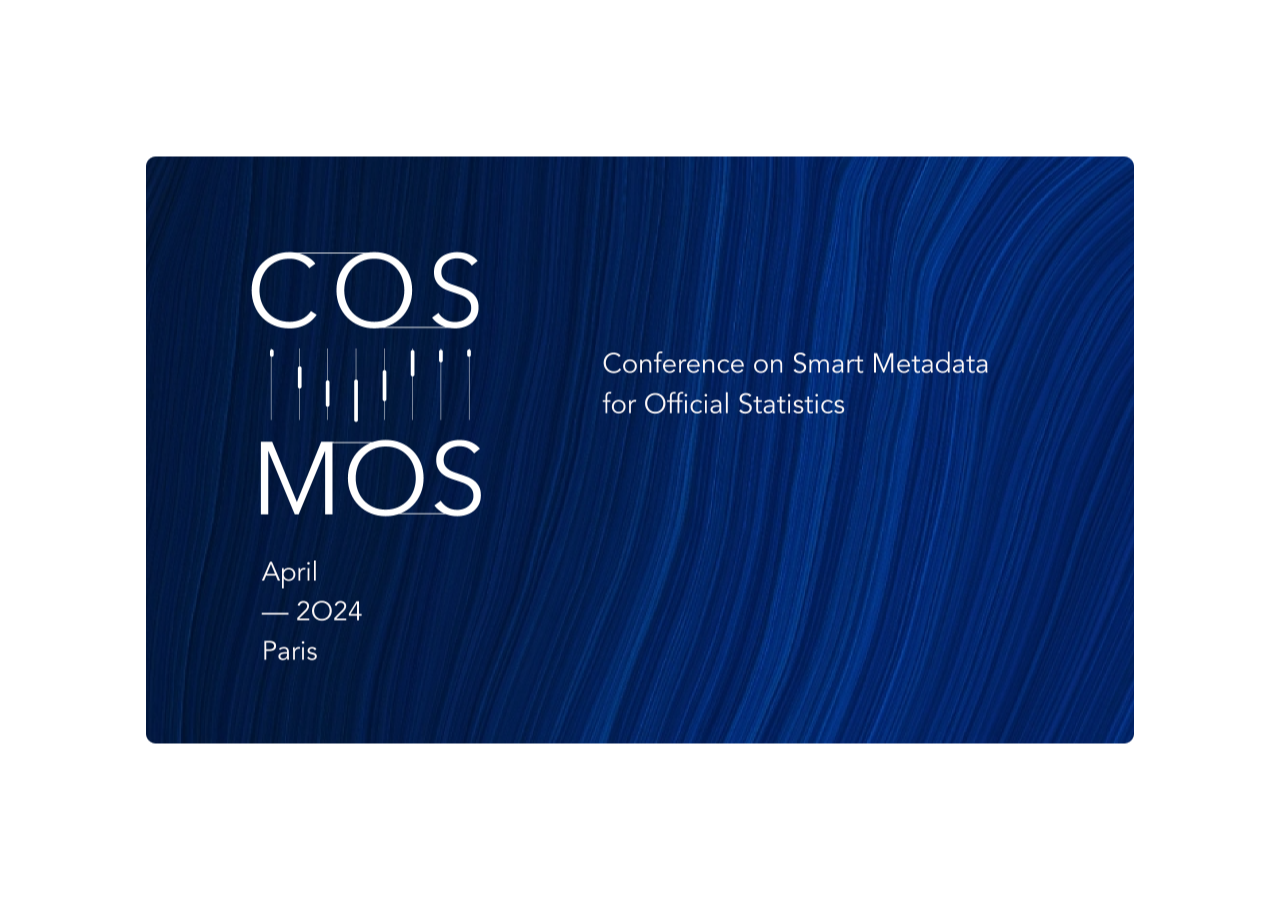
==== index.html @ 73f901b4 "Realign on web site" ====
<!DOCTYPE html>
<html lang="en">
    <head>
        <meta charset="UTF-8">
        <meta name="viewport" content="width=device-width, initial-scale=1.0">
            <link href="media/cosmos.css" rel="stylesheet">
        <title>COSMOS</title>
    </head>
    <body>
        <div >
            <img class="logo" src="media/splash.png">
        </div>
    </body>
</html>
---- media/cosmos.css ----
html {
  background-color: white;
}

html.dark {
  background-color: #1b171b;
}

img.logo {
  position: absolute;
  top: 50%;
  left: 50%;
  transform: translate(-50%, -50%);
}

h1.main-title {
  color: #680e4b;
}

h1:not(.main-title) {
  color: #7c238c;
}

h2 {
  color: #854798;
}

h3 {
  color: #7c72a0;
}

p {
  margin-left: 30px;
}

span.person {
  font-style: italic;
}

div.splash {
  display: flex;
  justify-content: center;
  align-items: center;
}
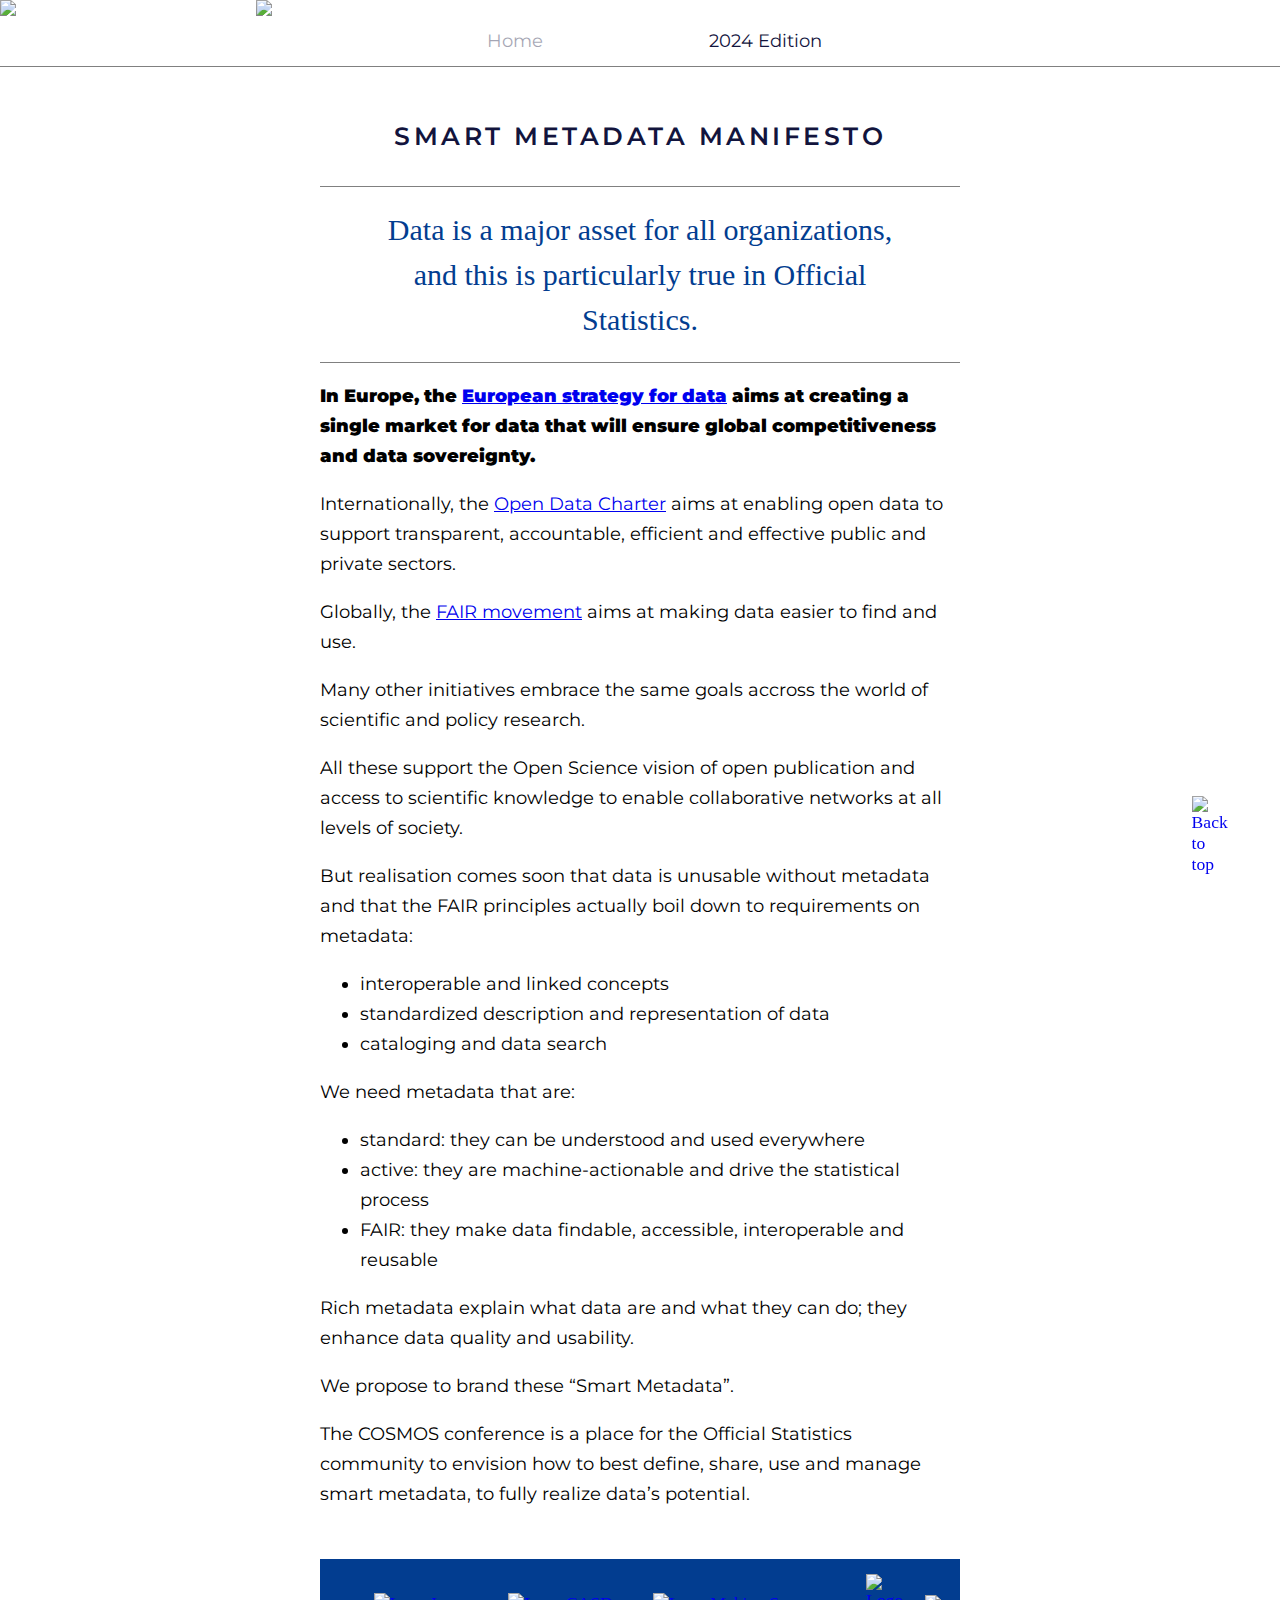
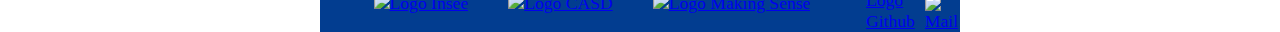
==== commit 5abbdc2b: "Add mobile menu" ====
--- a/index.html
+++ b/index.html
@@ -1,14 +1,168 @@
 <!DOCTYPE html>
 <html lang="en">
-    <head>
-        <meta charset="UTF-8">
-        <meta name="viewport" content="width=device-width, initial-scale=1.0">
-            <link href="media/cosmos.css" rel="stylesheet">
-        <title>COSMOS</title>
-    </head>
-    <body>
-        <div >
-            <img class="logo" src="media/splash.png">
-        </div>
-    </body>
+	<head>
+		<meta charset="UTF-8" />
+		<meta name="viewport" content="width=device-width, initial-scale=1.0" />
+		<link rel="icon" href="favicon.ico" />
+		<link href="index.css" type="text/css" rel="stylesheet" />
+		<link
+			href="assets/fonts/PFRegalDisplayPro/font.css"
+			type="text/css"
+			rel="stylesheet"
+		/>
+		<link
+			href="https://fonts.googleapis.com/css?family=Montserrat"
+			rel="stylesheet"
+		/>
+		<title>COSMOS</title>
+	</head>
+	<body>
+		<div class="scroll-container">
+			<a href="#top"
+				><img src="assets/img/fleche_back_top.svg" alt="Back to top"
+			/></a>
+		</div>
+		<div class="header">
+			<div class="background-img">
+				<img src="assets/img/header.png" />
+			</div>
+			<div class="text-img">
+				<img src="assets/img/header-text.svg" />
+			</div>
+		</div>
+		<a href="#" id="handle-menu" class="burger">
+			<span class="burger-icon">
+				<span></span>
+				<span></span>
+				<span></span>
+			</span>
+		</a>
+		<div class="menu" id="menu">
+			<div class="menu-item menu-item-active">Home</div>
+			<a href="./2024/index.html" class="menu-item"><div>2024 Edition</div></a>
+		</div>
+		<div class="content">
+			<div class="page-name">Smart Metadata Manifesto</div>
+			<div class="introduction">
+				Data is a major asset for all organizations, and this is particularly
+				true in Official Statistics.
+			</div>
+			<div class="text-bold">
+				<p>
+					In Europe, the
+					<a
+						href="https://eur-lex.europa.eu/legal-content/EN/TXT/HTML/?uri=CELEX:52020DC0066&amp;from=EN"
+						>European strategy for data</a
+					>
+					aims at creating a single market for data that will ensure global
+					competitiveness and data sovereignty.
+				</p>
+			</div>
+			<div class="text">
+				<p>
+					Internationally, the
+					<a href="https://opendatacharter.net/">Open Data Charter</a> aims at
+					enabling open data to support transparent, accountable, efficient and
+					effective public and private sectors.
+				</p>
+				<p>
+					Globally, the
+					<a href="https://www.go-fair.org/">FAIR movement</a> aims at making
+					data easier to find and use.
+				</p>
+				<p>
+					Many other initiatives embrace the same goals accross the world of
+					scientific and policy research.
+				</p>
+				<p>
+					All these support the Open Science vision of open publication and
+					access to scientific knowledge to enable collaborative networks at all
+					levels of society.
+				</p>
+				<p>
+					But realisation comes soon that data is unusable without metadata and
+					that the FAIR principles actually boil down to requirements on
+					metadata:
+				</p>
+				<ul>
+					<li>interoperable and linked concepts</li>
+					<li>standardized description and representation of data</li>
+					<li>cataloging and data search</li>
+				</ul>
+				<p>We need metadata that are:</p>
+				<ul>
+					<li>standard: they can be understood and used everywhere</li>
+					<li>
+						active: they are machine-actionable and drive the statistical
+						process
+					</li>
+					<li>
+						FAIR: they make data findable, accessible, interoperable and
+						reusable
+					</li>
+				</ul>
+				<p>
+					Rich metadata explain what data are and what they can do; they enhance
+					data quality and usability.
+				</p>
+				<p>We propose to brand these “Smart Metadata”.</p>
+				<p>
+					The COSMOS conference is a place for the Official Statistics community
+					to envision how to best define, share, use and manage smart metadata,
+					to fully realize data’s potential.
+				</p>
+			</div>
+		</div>
+		<div class="footer">
+			<span class="sponsors">
+				<a
+					href="https://www.insee.fr/en/accueil"
+					target="_blank"
+					rel="noreferrer noopener"
+				>
+					<img src="assets/img/logo_insee.png" alt="Logo Insee" width="38px" />
+				</a>
+				<a
+					href="https://www.casd.eu/en/"
+					target="_blank"
+					rel="noreferrer noopener"
+				>
+					<img
+						src="assets/img/logo_casd.svg"
+						alt="Logo CASD"
+						width="120px"
+						height="auto"
+					/>
+				</a>
+				<a
+					href="http://making-sense.info/"
+					target="_blank"
+					rel="noreferrer noopener"
+				>
+					<img
+						src="assets/img/logo_ms.svg"
+						alt="Logo Making Sense"
+						width="64px"
+					/>
+				</a>
+			</span>
+			<span class="links">
+				<a
+					href="https://github.com/FranckCo/COSMOS-Website"
+					target="_blank"
+					rel="noreferrer noopener"
+				>
+					<img src="assets/img/github.svg" alt="Logo Github" />
+				</a>
+				<a
+					href="mailto:cosmos-2024@insee.fr"
+					target="_blank"
+					rel="noreferrer noopener"
+				>
+					<img src="assets/img/mail.svg" alt="Mail" />
+				</a>
+			</span>
+		</div>
+	</body>
+	<script src="menu-burger.js"></script>
 </html>
--- a/index.css
+++ b/index.css
@@ -0,0 +1,282 @@
+html.dark {
+	background-color: #1b171b;
+}
+
+body {
+	margin: 0;
+	font-family: "PFRegalDisplayPro";
+	font-size: 110%;
+}
+
+.header .background-img img {
+	display: flex;
+	width: 100%;
+	margin: 0;
+}
+
+.header .text-img {
+	display: flex;
+	justify-content: center;
+}
+
+.header .text-img img {
+	position: absolute;
+	top: 0;
+	width: 60%;
+}
+
+.menu {
+	display: flex;
+	justify-content: center;
+	padding-left: 10%;
+	padding-right: 10%;
+	border-bottom: 1px solid grey;
+	margin-bottom: 50px;
+}
+
+.menu-item {
+	flex: auto;
+	max-width: 250px;
+	height: 50px;
+	font: normal normal 400 18px/30px Montserrat;
+	letter-spacing: 0px;
+	line-height: normal;
+	color: #12143d;
+	display: flex;
+	justify-content: center;
+	flex-direction: column;
+	text-align: center;
+	text-decoration: none;
+}
+.menu-item:hover {
+	background-color: #efecec;
+	cursor: pointer;
+}
+
+.menu-item-active {
+	opacity: 0.38;
+}
+.menu-item-active:hover {
+	background-color: white;
+	color: #12143d;
+	cursor: default;
+}
+
+.content {
+	padding-top: 0;
+	padding-left: 25%;
+	padding-right: 25%;
+	margin-bottom: 50px;
+}
+
+.content .page-name {
+	width: 100%;
+	text-align: center;
+	font: normal normal 600 25px/39px Montserrat;
+	letter-spacing: 3.5px;
+	color: #12143d;
+	text-transform: uppercase;
+	opacity: 1;
+	border-bottom: 1px solid grey;
+	padding-bottom: 30px;
+}
+
+.content .introduction {
+	padding-top: 20px;
+	padding-left: 10%;
+	padding-right: 10%;
+	width: 80%;
+	text-align: center;
+	font: normal normal normal 30px/45px PFRegalDisplayPro;
+	letter-spacing: 0px;
+	color: #023d90;
+	border-bottom: 1px solid grey;
+	padding-bottom: 20px;
+}
+
+.content .text-bold {
+	font: normal normal 900 18px/30px Montserrat;
+}
+
+.content .text {
+	font: normal normal 400 18px/30px Montserrat;
+}
+
+.content .map {
+	display: block;
+	padding-top: 20px;
+	text-align: center;
+}
+
+.content .btn-cfc {
+	text-align: center;
+}
+
+.content .btn-cfc-link {
+	padding: 10px;
+	border-radius: 2%;
+	background-color: #023d90;
+	color: white;
+	text-decoration: none;
+	font: normal normal 500 18px/30px Montserrat;
+}
+
+.content .btn-cfc-link:hover {
+	color: #023d90;
+	background-color: white;
+	border: 1px solid #023d90;
+}
+
+.content .sponsors {
+	margin-top: 20px;
+}
+
+.content .sponsors .sponsor {
+	display: flex;
+	align-items: center;
+	padding-bottom: 10px;
+	padding-top: 10px;
+	border-bottom: 1px solid grey;
+}
+
+.content .sponsors .sponsor .sponsor-img {
+	text-align: center;
+	min-width: 20%;
+}
+
+.content .sponsors .sponsor .sponsor-text {
+	font: normal normal 400 18px/30px Montserrat;
+}
+
+.footer {
+	display: flex;
+	align-items: center;
+	margin-left: 25%;
+	margin-right: 25%;
+	background-color: #023d90;
+	padding-top: 15px;
+}
+
+.footer .sponsors {
+	display: flex;
+	justify-content: center;
+	align-items: center;
+	width: 85%;
+}
+
+.footer .sponsors a {
+	margin-right: 20px;
+	margin-left: 20px;
+}
+
+.footer .links {
+	display: flex;
+	justify-content: center;
+	align-items: center;
+	width: 15%;
+}
+
+.footer .links a {
+	align-self: flex-end;
+	margin-right: 5px;
+	margin-left: 5px;
+}
+
+.text h2 {
+	color: #023d90;
+	font: normal normal 600 25px/34px Montserrat;
+	border-bottom: 1px solid gray;
+}
+
+.text h3 {
+	color: #557cb4;
+	font: normal normal 900 20px/34px Montserrat;
+}
+
+.scroll-container {
+	position: absolute;
+	top: 0;
+	right: 0;
+	height: 100%;
+}
+
+.scroll-container:before {
+	content: "";
+	display: block;
+	height: 100vh;
+	pointer-events: none;
+}
+
+.scroll-container a img {
+	position: fixed;
+	bottom: 25px;
+	right: 50px;
+	z-index: 900;
+	width: 3%;
+}
+
+.burger {
+	display: none;
+}
+
+@media (min-width: 769px) {
+	body {
+		overflow-y: scroll;
+		scroll-behavior: smooth;
+	}
+}
+
+@media (max-width: 769px) {
+	.menu {
+		display: none;
+	}
+
+	.content {
+		padding-top: 0;
+		padding-left: 5%;
+		padding-right: 5%;
+	}
+
+	.scroll-container {
+		display: none;
+	}
+
+	.burger {
+		display: flex;
+		margin-bottom: 20px;
+		width: 35px;
+		padding-left: 10px;
+	}
+
+	.burger-icon span {
+		display: flex;
+		width: 35px;
+		height: 5px;
+		background-color: #023d90;
+		margin: 6px 0;
+	}
+
+	.menu.active {
+		display: flex;
+		flex-direction: column;
+		margin-bottom: 0;
+	}
+
+	.menu.active .menu-item {
+		align-self: center;
+	}
+
+	.footer {
+		width: 100%;
+		margin: 0;
+	}
+
+	.footer .sponsors {
+		flex-direction: column;
+	}
+
+	.footer .links {
+		flex-direction: column;
+		padding-right: 20%;
+	}
+}
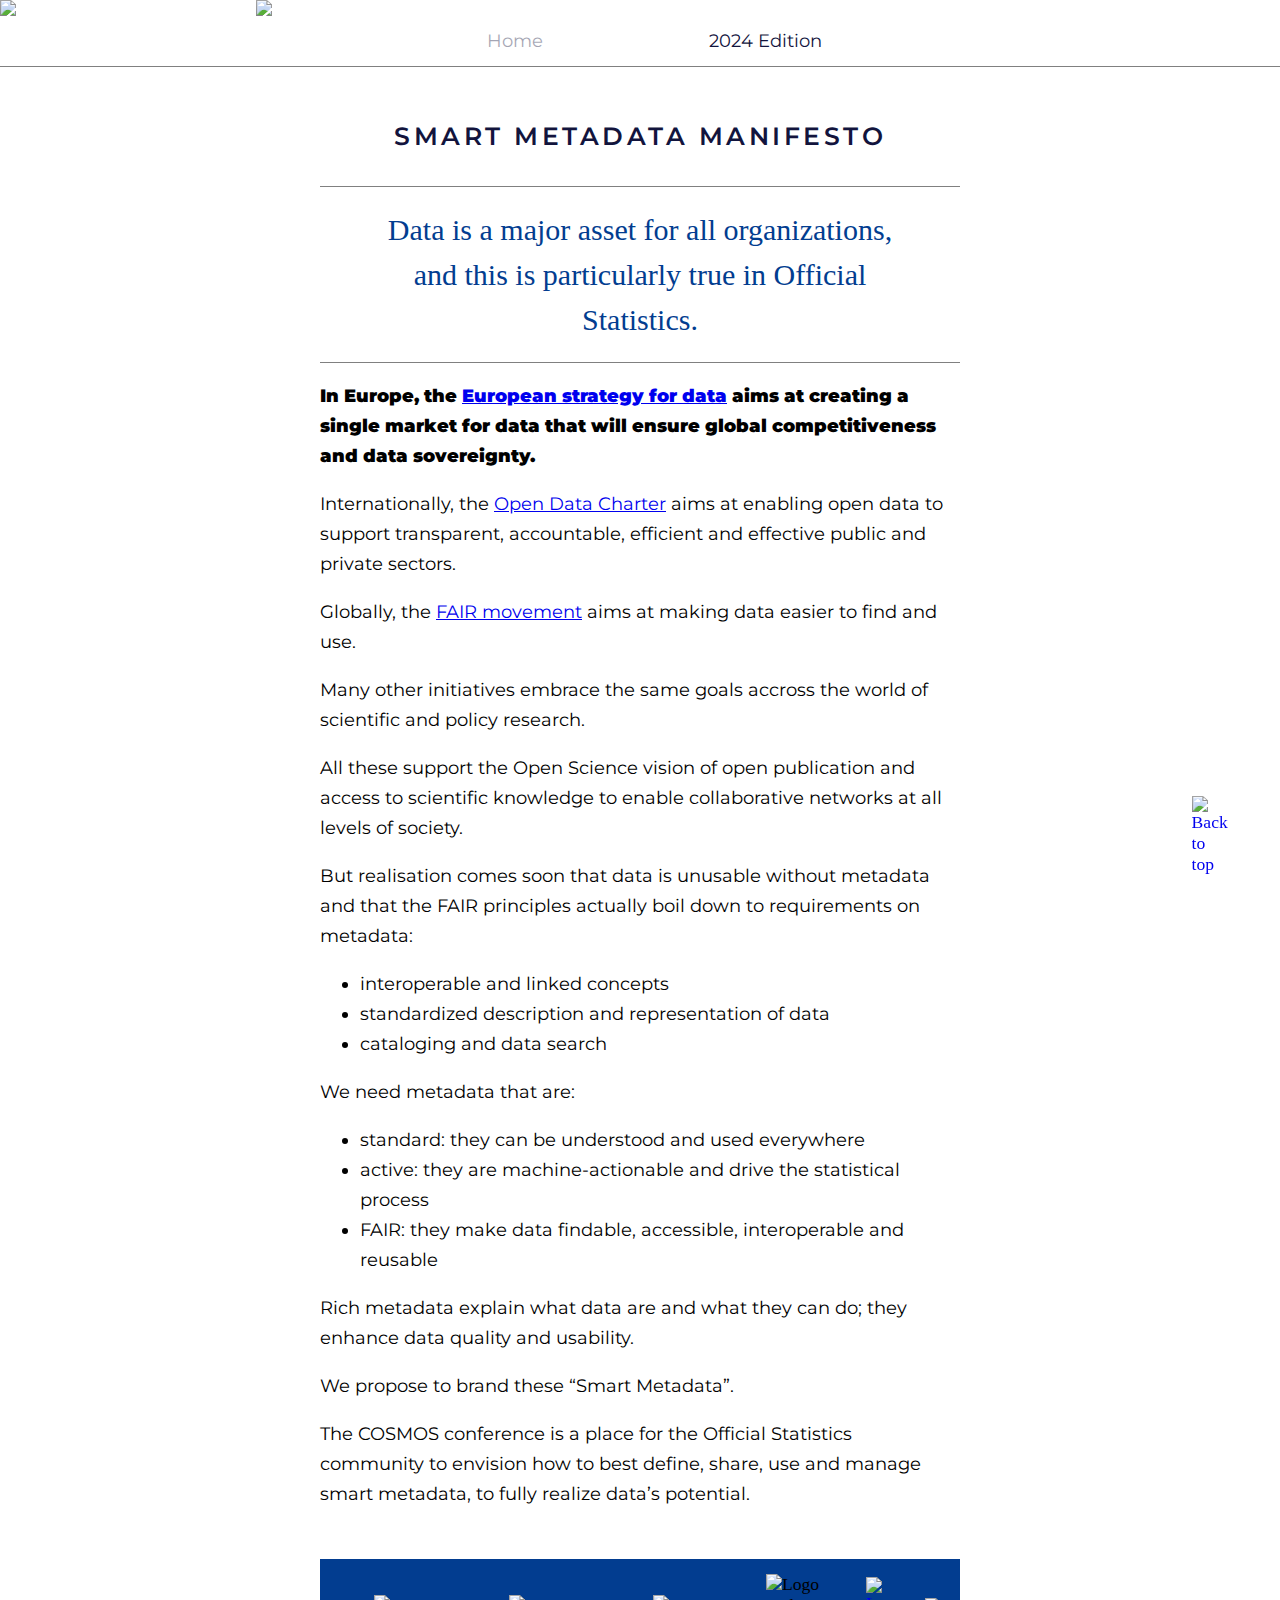
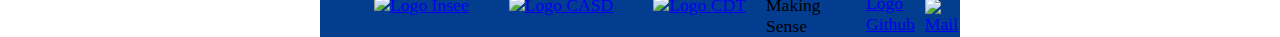
==== commit a48c519e: "Format" ====
--- a/index.html
+++ b/index.html
@@ -1,168 +1,165 @@
 <!DOCTYPE html>
 <html lang="en">
-	<head>
-		<meta charset="UTF-8" />
-		<meta name="viewport" content="width=device-width, initial-scale=1.0" />
-		<link rel="icon" href="favicon.ico" />
-		<link href="index.css" type="text/css" rel="stylesheet" />
-		<link
-			href="assets/fonts/PFRegalDisplayPro/font.css"
-			type="text/css"
-			rel="stylesheet"
-		/>
-		<link
-			href="https://fonts.googleapis.com/css?family=Montserrat"
-			rel="stylesheet"
-		/>
-		<title>COSMOS</title>
-	</head>
-	<body>
-		<div class="scroll-container">
-			<a href="#top"
-				><img src="assets/img/fleche_back_top.svg" alt="Back to top"
-			/></a>
-		</div>
-		<div class="header">
-			<div class="background-img">
-				<img src="assets/img/header.png" />
-			</div>
-			<div class="text-img">
-				<img src="assets/img/header-text.svg" />
-			</div>
-		</div>
-		<a href="#" id="handle-menu" class="burger">
-			<span class="burger-icon">
-				<span></span>
-				<span></span>
-				<span></span>
-			</span>
-		</a>
-		<div class="menu" id="menu">
-			<div class="menu-item menu-item-active">Home</div>
-			<a href="./2024/index.html" class="menu-item"><div>2024 Edition</div></a>
-		</div>
-		<div class="content">
-			<div class="page-name">Smart Metadata Manifesto</div>
-			<div class="introduction">
-				Data is a major asset for all organizations, and this is particularly
-				true in Official Statistics.
-			</div>
-			<div class="text-bold">
-				<p>
-					In Europe, the
-					<a
-						href="https://eur-lex.europa.eu/legal-content/EN/TXT/HTML/?uri=CELEX:52020DC0066&amp;from=EN"
-						>European strategy for data</a
-					>
-					aims at creating a single market for data that will ensure global
-					competitiveness and data sovereignty.
-				</p>
-			</div>
-			<div class="text">
-				<p>
-					Internationally, the
-					<a href="https://opendatacharter.net/">Open Data Charter</a> aims at
-					enabling open data to support transparent, accountable, efficient and
-					effective public and private sectors.
-				</p>
-				<p>
-					Globally, the
-					<a href="https://www.go-fair.org/">FAIR movement</a> aims at making
-					data easier to find and use.
-				</p>
-				<p>
-					Many other initiatives embrace the same goals accross the world of
-					scientific and policy research.
-				</p>
-				<p>
-					All these support the Open Science vision of open publication and
-					access to scientific knowledge to enable collaborative networks at all
-					levels of society.
-				</p>
-				<p>
-					But realisation comes soon that data is unusable without metadata and
-					that the FAIR principles actually boil down to requirements on
-					metadata:
-				</p>
-				<ul>
-					<li>interoperable and linked concepts</li>
-					<li>standardized description and representation of data</li>
-					<li>cataloging and data search</li>
-				</ul>
-				<p>We need metadata that are:</p>
-				<ul>
-					<li>standard: they can be understood and used everywhere</li>
-					<li>
-						active: they are machine-actionable and drive the statistical
-						process
-					</li>
-					<li>
-						FAIR: they make data findable, accessible, interoperable and
-						reusable
-					</li>
-				</ul>
-				<p>
-					Rich metadata explain what data are and what they can do; they enhance
-					data quality and usability.
-				</p>
-				<p>We propose to brand these “Smart Metadata”.</p>
-				<p>
-					The COSMOS conference is a place for the Official Statistics community
-					to envision how to best define, share, use and manage smart metadata,
-					to fully realize data’s potential.
-				</p>
-			</div>
-		</div>
-		<div class="footer">
-			<span class="sponsors">
-				<a
-					href="https://www.insee.fr/en/accueil"
-					target="_blank"
-					rel="noreferrer noopener"
-				>
-					<img src="assets/img/logo_insee.png" alt="Logo Insee" width="38px" />
-				</a>
-				<a
-					href="https://www.casd.eu/en/"
-					target="_blank"
-					rel="noreferrer noopener"
-				>
-					<img
-						src="assets/img/logo_casd.svg"
-						alt="Logo CASD"
-						width="120px"
-						height="auto"
-					/>
-				</a>
-				<a
-					href="http://making-sense.info/"
-					target="_blank"
-					rel="noreferrer noopener"
-				>
-					<img
-						src="assets/img/logo_ms.svg"
-						alt="Logo Making Sense"
-						width="64px"
-					/>
-				</a>
-			</span>
-			<span class="links">
-				<a
-					href="https://github.com/FranckCo/COSMOS-Website"
-					target="_blank"
-					rel="noreferrer noopener"
-				>
-					<img src="assets/img/github.svg" alt="Logo Github" />
-				</a>
-				<a
-					href="mailto:cosmos-2024@insee.fr"
-					target="_blank"
-					rel="noreferrer noopener"
-				>
-					<img src="assets/img/mail.svg" alt="Mail" />
-				</a>
-			</span>
-		</div>
-	</body>
-	<script src="menu-burger.js"></script>
+  <head>
+    <meta charset="UTF-8" />
+    <meta name="viewport" content="width=device-width, initial-scale=1.0" />
+    <link rel="icon" href="favicon.ico" />
+    <link href="index.css" type="text/css" rel="stylesheet" />
+    <link
+      href="assets/fonts/PFRegalDisplayPro/font.css"
+      type="text/css"
+      rel="stylesheet"
+    />
+    <link
+      href="https://fonts.googleapis.com/css?family=Montserrat"
+      rel="stylesheet"
+    />
+    <title>COSMOS</title>
+  </head>
+  <body>
+    <div class="scroll-container">
+      <a href="#top"
+        ><img src="assets/img/fleche_back_top.svg" alt="Back to top"
+      /></a>
+    </div>
+    <div class="header">
+      <div class="background-img">
+        <img src="assets/img/header.png" />
+      </div>
+      <div class="text-img">
+        <img src="assets/img/header-text.svg" />
+      </div>
+    </div>
+    <a href="#" id="handle-menu" class="burger">
+      <span class="burger-icon">
+        <span></span>
+        <span></span>
+        <span></span>
+      </span>
+    </a>
+    <div class="menu" id="menu">
+      <div class="menu-item menu-item-active">Home</div>
+      <a href="./2024/index.html" class="menu-item"><div>2024 Edition</div></a>
+    </div>
+    <div class="content">
+      <div class="page-name">Smart Metadata Manifesto</div>
+      <div class="introduction">
+        Data is a major asset for all organizations, and this is particularly
+        true in Official Statistics.
+      </div>
+      <div class="text-bold">
+        <p>
+          In Europe, the
+          <a
+            href="https://eur-lex.europa.eu/legal-content/EN/TXT/HTML/?uri=CELEX:52020DC0066&amp;from=EN"
+            >European strategy for data</a
+          >
+          aims at creating a single market for data that will ensure global
+          competitiveness and data sovereignty.
+        </p>
+      </div>
+      <div class="text">
+        <p>
+          Internationally, the
+          <a href="https://opendatacharter.net/">Open Data Charter</a> aims at
+          enabling open data to support transparent, accountable, efficient and
+          effective public and private sectors.
+        </p>
+        <p>
+          Globally, the
+          <a href="https://www.go-fair.org/">FAIR movement</a> aims at making
+          data easier to find and use.
+        </p>
+        <p>
+          Many other initiatives embrace the same goals accross the world of
+          scientific and policy research.
+        </p>
+        <p>
+          All these support the Open Science vision of open publication and
+          access to scientific knowledge to enable collaborative networks at all
+          levels of society.
+        </p>
+        <p>
+          But realisation comes soon that data is unusable without metadata and
+          that the FAIR principles actually boil down to requirements on
+          metadata:
+        </p>
+        <ul>
+          <li>interoperable and linked concepts</li>
+          <li>standardized description and representation of data</li>
+          <li>cataloging and data search</li>
+        </ul>
+        <p>We need metadata that are:</p>
+        <ul>
+          <li>standard: they can be understood and used everywhere</li>
+          <li>
+            active: they are machine-actionable and drive the statistical
+            process
+          </li>
+          <li>
+            FAIR: they make data findable, accessible, interoperable and
+            reusable
+          </li>
+        </ul>
+        <p>
+          Rich metadata explain what data are and what they can do; they enhance
+          data quality and usability.
+        </p>
+        <p>We propose to brand these “Smart Metadata”.</p>
+        <p>
+          The COSMOS conference is a place for the Official Statistics community
+          to envision how to best define, share, use and manage smart metadata,
+          to fully realize data’s potential.
+        </p>
+      </div>
+    </div>
+    <div class="footer">
+      <span class="sponsors">
+        <a
+          href="https://www.insee.fr/en/accueil"
+          target="_blank"
+          rel="noreferrer noopener"
+        >
+          <img src="assets/img/logo_insee.png" alt="Logo Insee" width="38px" />
+        </a>
+        <a
+          href="https://www.casd.eu/en/"
+          target="_blank"
+          rel="noreferrer noopener"
+        >
+          <img
+            src="assets/img/logo_casd.svg"
+            alt="Logo CASD"
+            width="120px"
+            height="auto"
+          />
+        </a>
+        <a href="https://codata.org/" target="_blank" rel="noreferrer noopener">
+          <img src="assets/img/logo-cdt.svg" alt="Logo CDT" width="112px" />
+        </a>
+        <img
+          src="assets/img/logo_ms.svg"
+          alt="Logo Making Sense"
+          width="64px"
+        />
+      </span>
+      <span class="links">
+        <a
+          href="https://github.com/FranckCo/COSMOS-Website"
+          target="_blank"
+          rel="noreferrer noopener"
+        >
+          <img src="assets/img/github.svg" alt="Logo Github" />
+        </a>
+        <a
+          href="mailto:cosmos-2024@insee.fr"
+          target="_blank"
+          rel="noreferrer noopener"
+        >
+          <img src="assets/img/mail.svg" alt="Mail" />
+        </a>
+      </span>
+    </div>
+  </body>
+  <script src="menu-burger.js"></script>
 </html>
--- a/index.css
+++ b/index.css
@@ -1,282 +1,356 @@
 html.dark {
-	background-color: #1b171b;
+  background-color: #1b171b;
 }
 
 body {
-	margin: 0;
-	font-family: "PFRegalDisplayPro";
-	font-size: 110%;
+  margin: 0;
+  font-family: "PFRegalDisplayPro";
+  font-size: 110%;
 }
 
 .header .background-img img {
-	display: flex;
-	width: 100%;
-	margin: 0;
+  display: flex;
+  width: 100%;
+  margin: 0;
 }
 
 .header .text-img {
-	display: flex;
-	justify-content: center;
+  display: flex;
+  justify-content: center;
 }
 
 .header .text-img img {
-	position: absolute;
-	top: 0;
-	width: 60%;
+  position: absolute;
+  top: 0;
+  width: 60%;
 }
 
 .menu {
-	display: flex;
-	justify-content: center;
-	padding-left: 10%;
-	padding-right: 10%;
-	border-bottom: 1px solid grey;
-	margin-bottom: 50px;
+  display: flex;
+  justify-content: center;
+  padding-left: 10%;
+  padding-right: 10%;
+  border-bottom: 1px solid grey;
+  margin-bottom: 50px;
 }
 
 .menu-item {
-	flex: auto;
-	max-width: 250px;
-	height: 50px;
-	font: normal normal 400 18px/30px Montserrat;
-	letter-spacing: 0px;
-	line-height: normal;
-	color: #12143d;
-	display: flex;
-	justify-content: center;
-	flex-direction: column;
-	text-align: center;
-	text-decoration: none;
+  flex: auto;
+  max-width: 250px;
+  height: 50px;
+  font: normal normal 400 18px/30px Montserrat;
+  letter-spacing: 0px;
+  line-height: normal;
+  color: #12143d;
+  display: flex;
+  justify-content: center;
+  flex-direction: column;
+  text-align: center;
+  text-decoration: none;
 }
 .menu-item:hover {
-	background-color: #efecec;
-	cursor: pointer;
+  background-color: #efecec;
+  cursor: pointer;
 }
 
 .menu-item-active {
-	opacity: 0.38;
+  opacity: 0.38;
 }
 .menu-item-active:hover {
-	background-color: white;
-	color: #12143d;
-	cursor: default;
+  background-color: white;
+  color: #12143d;
+  cursor: default;
 }
 
 .content {
-	padding-top: 0;
-	padding-left: 25%;
-	padding-right: 25%;
-	margin-bottom: 50px;
+  padding-top: 0;
+  padding-left: 25%;
+  padding-right: 25%;
+  margin-bottom: 50px;
 }
 
 .content .page-name {
-	width: 100%;
-	text-align: center;
-	font: normal normal 600 25px/39px Montserrat;
-	letter-spacing: 3.5px;
-	color: #12143d;
-	text-transform: uppercase;
-	opacity: 1;
-	border-bottom: 1px solid grey;
-	padding-bottom: 30px;
+  width: 100%;
+  text-align: center;
+  font: normal normal 600 25px/39px Montserrat;
+  letter-spacing: 3.5px;
+  color: #12143d;
+  text-transform: uppercase;
+  opacity: 1;
+  border-bottom: 1px solid grey;
+  padding-bottom: 30px;
 }
 
 .content .introduction {
-	padding-top: 20px;
-	padding-left: 10%;
-	padding-right: 10%;
-	width: 80%;
-	text-align: center;
-	font: normal normal normal 30px/45px PFRegalDisplayPro;
-	letter-spacing: 0px;
-	color: #023d90;
-	border-bottom: 1px solid grey;
+  padding-top: 20px;
+  padding-left: 10%;
+  padding-right: 10%;
+  width: 80%;
+  text-align: center;
+  font: normal normal normal 30px/45px PFRegalDisplayPro;
+  letter-spacing: 0px;
+  color: #023d90;
+  border-bottom: 1px solid grey;
+  padding-bottom: 20px;
+}
+
+.content .introduction.location {
+  border-bottom: none;
+}
+
+.content .inalco-logo-container {
+  max-height: 110px;
+  overflow: hidden;
+}
+
+.content .inalco-logo-container img {
+  width: 100%;
+}
+
+.content .text-bold {
+  font: normal normal 900 18px/30px Montserrat;
+}
+
+.content .text {
+  font: normal normal 400 18px/30px Montserrat;
+}
+
+.content .text-program {
+  font: normal normal 400 14px/26px Montserrat;
+}
+
+.content .map {
+  display: block;
+  padding-top: 20px;
+  text-align: center;
+}
+
+.content .map iframe {
+  width: 70%;
+  min-height: 350px;
+}
+
+.content .btn-idx {
+  text-align: center;
+}
+
+.content .btn-idx-link {
+  padding: 10px;
+  border-radius: 2%;
+  background-color: #023d90;
+  color: white;
+  text-decoration: none;
+  font: normal normal 500 18px/30px Montserrat;
+}
+
+.content .btn-idx-link:hover {
+  color: #023d90;
+  background-color: white;
+  border: 1px solid #023d90;
+}
+
+.content .sponsors {
+  margin-top: 20px;
+}
+
+.content .sponsors .sponsor {
+  display: flex;
+  align-items: center;
+  padding-bottom: 10px;
+  padding-top: 10px;
+  border-bottom: 1px solid grey;
+}
+
+.content .sponsors .sponsor .sponsor-img {
+  text-align: center;
+  min-width: 20%;
+}
+
+.content .sponsors .sponsor .sponsor-description {
+  font: normal normal 400 18px/30px Montserrat;
+}
+
+.content .nb-presenters {
+  font-style: italic;
+}
+
+.content .program-day {
+  text-align: center;
+  font: normal normal normal 30px/45px PFRegalDisplayPro;
+  letter-spacing: 0px;
+  color: #023d90;
+  border-bottom: 2px solid #023d90;
+  padding-top: 20px;
+  padding-bottom: 20px;
+}
+
+.content .program-day .day-chair {
+  font-size: 70%;
+}
+
+.content .program-item {
+  display: flex;
+  justify-content: center;
+  align-items: center;
+  padding-bottom: 10px;
+  margin-bottom: 10px;
+  border-bottom: 1px solid grey;
+}
+
+.content .program-time {
+  width: 30%;
+  text-align: right;
+}
+
+.content .program-description {
+  width: 70%;
+  text-align: left;
+  padding-left: 10%;
+}
+
+.footer {
+  display: flex;
+  align-items: center;
+  margin-left: 25%;
+  margin-right: 25%;
+  background-color: #023d90;
+  padding-top: 15px;
+}
+
+.footer .sponsors {
+  display: flex;
+  justify-content: center;
+  align-items: center;
+  width: 85%;
+}
+
+.footer .sponsors a {
+  margin-right: 20px;
+  margin-left: 20px;
+}
+
+.footer .links {
+  display: flex;
+  justify-content: center;
+  align-items: center;
+  width: 15%;
+}
+
+.footer .links a {
+  align-self: flex-end;
+  margin-right: 5px;
+  margin-left: 5px;
+}
+
+.text h2 {
+  color: #023d90;
+  font: normal normal 600 25px/34px Montserrat;
+  border-bottom: 1px solid gray;
+}
+
+.text h3 {
+  color: #557cb4;
+  font: normal normal 900 20px/34px Montserrat;
+}
+
+.side-event {
 	padding-bottom: 20px;
 }
 
-.content .text-bold {
-	font: normal normal 900 18px/30px Montserrat;
-}
-
-.content .text {
-	font: normal normal 400 18px/30px Montserrat;
-}
-
-.content .map {
-	display: block;
-	padding-top: 20px;
-	text-align: center;
-}
-
-.content .btn-cfc {
-	text-align: center;
-}
-
-.content .btn-cfc-link {
-	padding: 10px;
-	border-radius: 2%;
-	background-color: #023d90;
-	color: white;
-	text-decoration: none;
-	font: normal normal 500 18px/30px Montserrat;
-}
-
-.content .btn-cfc-link:hover {
-	color: #023d90;
-	background-color: white;
-	border: 1px solid #023d90;
-}
-
-.content .sponsors {
-	margin-top: 20px;
-}
-
-.content .sponsors .sponsor {
-	display: flex;
-	align-items: center;
-	padding-bottom: 10px;
-	padding-top: 10px;
-	border-bottom: 1px solid grey;
-}
-
-.content .sponsors .sponsor .sponsor-img {
-	text-align: center;
-	min-width: 20%;
-}
-
-.content .sponsors .sponsor .sponsor-text {
-	font: normal normal 400 18px/30px Montserrat;
-}
-
-.footer {
-	display: flex;
-	align-items: center;
-	margin-left: 25%;
-	margin-right: 25%;
-	background-color: #023d90;
-	padding-top: 15px;
-}
-
-.footer .sponsors {
-	display: flex;
-	justify-content: center;
-	align-items: center;
-	width: 85%;
-}
-
-.footer .sponsors a {
-	margin-right: 20px;
-	margin-left: 20px;
-}
-
-.footer .links {
-	display: flex;
-	justify-content: center;
-	align-items: center;
-	width: 15%;
-}
-
-.footer .links a {
-	align-self: flex-end;
-	margin-right: 5px;
-	margin-left: 5px;
-}
-
-.text h2 {
-	color: #023d90;
-	font: normal normal 600 25px/34px Montserrat;
-	border-bottom: 1px solid gray;
-}
-
-.text h3 {
-	color: #557cb4;
-	font: normal normal 900 20px/34px Montserrat;
-}
-
 .scroll-container {
-	position: absolute;
-	top: 0;
-	right: 0;
-	height: 100%;
+  position: absolute;
+  top: 0;
+  right: 0;
+  height: 100%;
 }
 
 .scroll-container:before {
-	content: "";
-	display: block;
-	height: 100vh;
-	pointer-events: none;
+  content: "";
+  display: block;
+  height: 100vh;
+  pointer-events: none;
 }
 
 .scroll-container a img {
-	position: fixed;
-	bottom: 25px;
-	right: 50px;
-	z-index: 900;
-	width: 3%;
+  position: fixed;
+  bottom: 25px;
+  right: 50px;
+  z-index: 900;
+  width: 3%;
 }
 
 .burger {
-	display: none;
+  display: none;
 }
 
 @media (min-width: 769px) {
-	body {
-		overflow-y: scroll;
-		scroll-behavior: smooth;
-	}
+  body {
+    overflow-y: scroll;
+    scroll-behavior: smooth;
+  }
 }
 
 @media (max-width: 769px) {
-	.menu {
-		display: none;
-	}
-
-	.content {
-		padding-top: 0;
-		padding-left: 5%;
-		padding-right: 5%;
-	}
-
-	.scroll-container {
-		display: none;
-	}
-
-	.burger {
-		display: flex;
-		margin-bottom: 20px;
-		width: 35px;
-		padding-left: 10px;
-	}
-
-	.burger-icon span {
-		display: flex;
-		width: 35px;
-		height: 5px;
-		background-color: #023d90;
-		margin: 6px 0;
-	}
-
-	.menu.active {
-		display: flex;
-		flex-direction: column;
-		margin-bottom: 0;
-	}
-
-	.menu.active .menu-item {
-		align-self: center;
-	}
-
-	.footer {
-		width: 100%;
-		margin: 0;
-	}
-
-	.footer .sponsors {
-		flex-direction: column;
-	}
-
-	.footer .links {
-		flex-direction: column;
-		padding-right: 20%;
-	}
-}
+  .menu {
+    display: none;
+  }
+
+  .content {
+    padding-top: 0;
+    padding-left: 5%;
+    padding-right: 5%;
+  }
+
+  .scroll-container {
+    display: none;
+  }
+
+  .content .map iframe {
+    width: 90%;
+    height: auto;
+  }
+
+  .burger {
+    display: flex;
+    margin-bottom: 20px;
+    width: 35px;
+    padding-left: 10px;
+  }
+
+  .burger-icon span {
+    display: flex;
+    width: 35px;
+    height: 5px;
+    background-color: #023d90;
+    margin: 6px 0;
+  }
+
+  .menu.active {
+    display: flex;
+    flex-direction: column;
+    margin-bottom: 0;
+  }
+
+  .menu.active .menu-item {
+    align-self: center;
+  }
+
+  .content .sponsors .sponsor .sponsor-img {
+    text-align: center;
+    min-width: 35%;
+  }
+
+  .footer {
+    width: 100%;
+    margin: 0;
+  }
+
+  .footer .sponsors {
+    flex-direction: column;
+  }
+
+  .footer .links {
+    flex-direction: column;
+    padding-right: 20%;
+  }
+}
